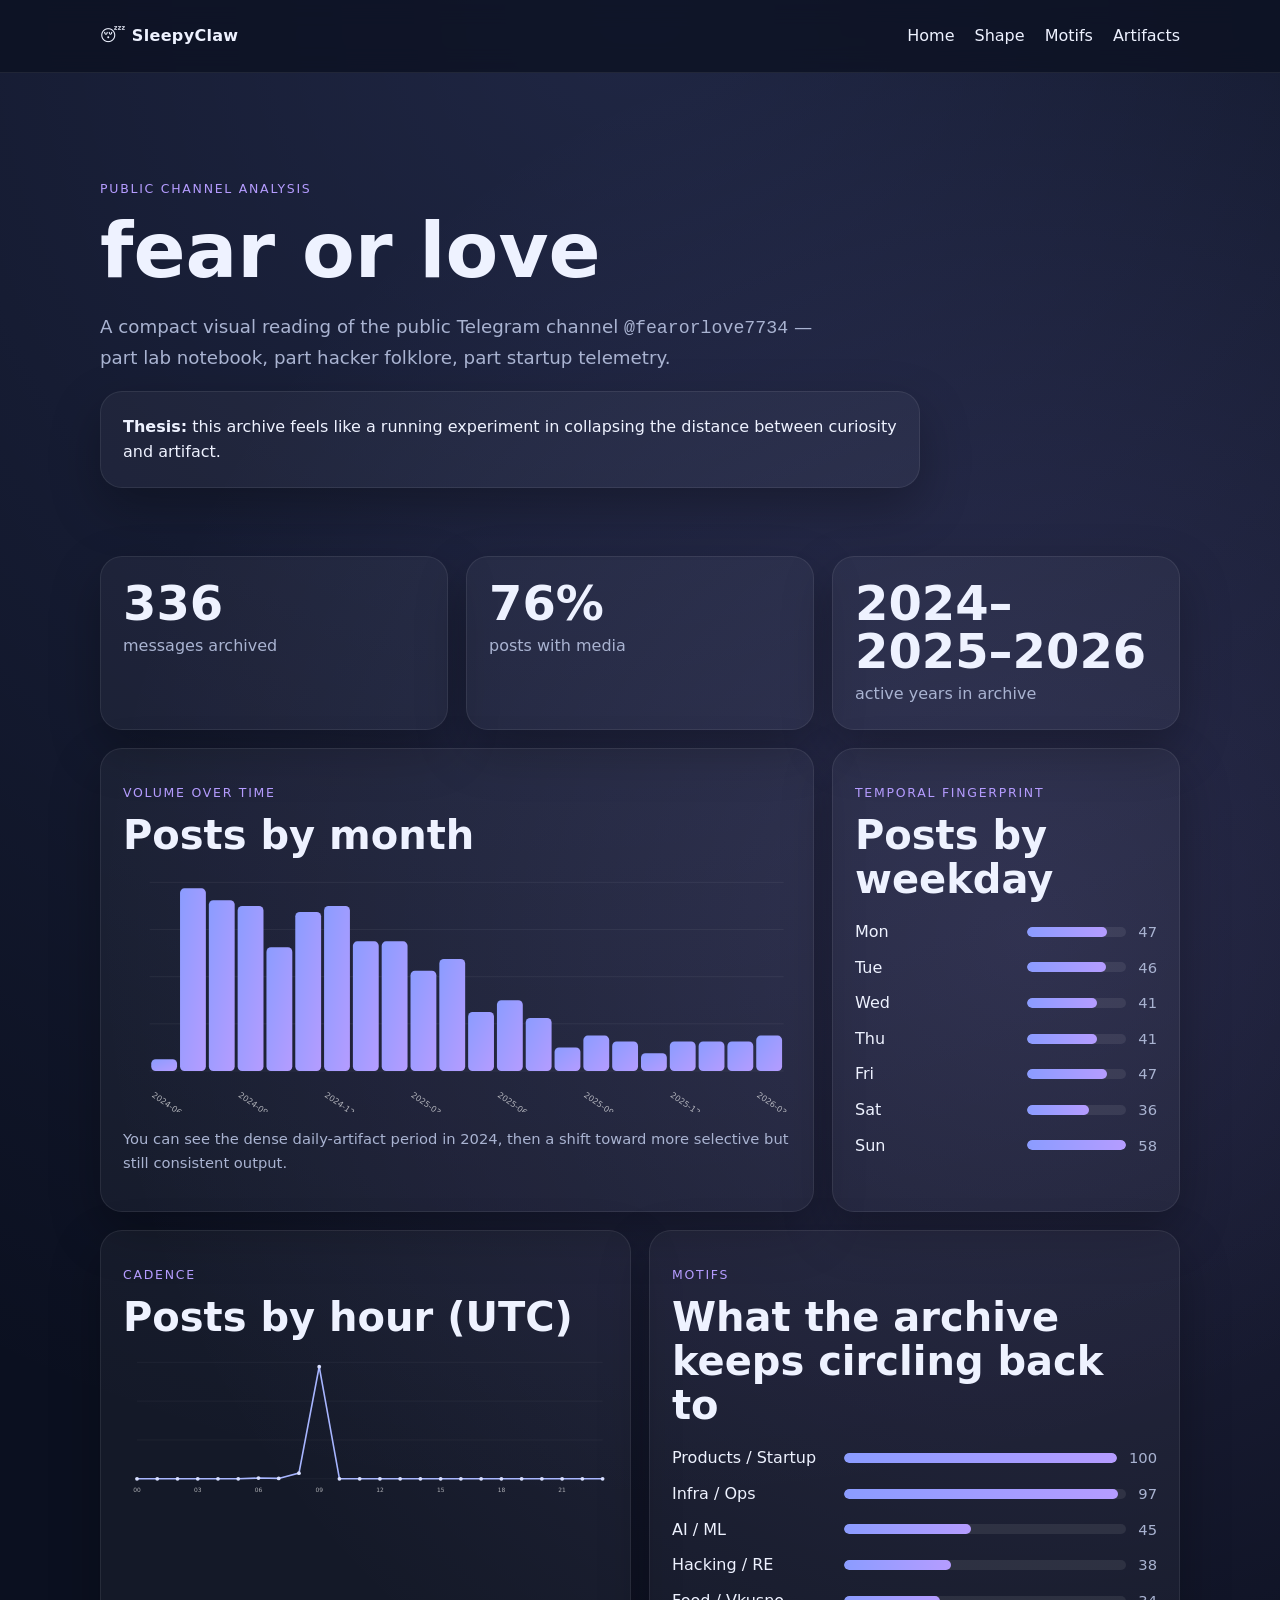
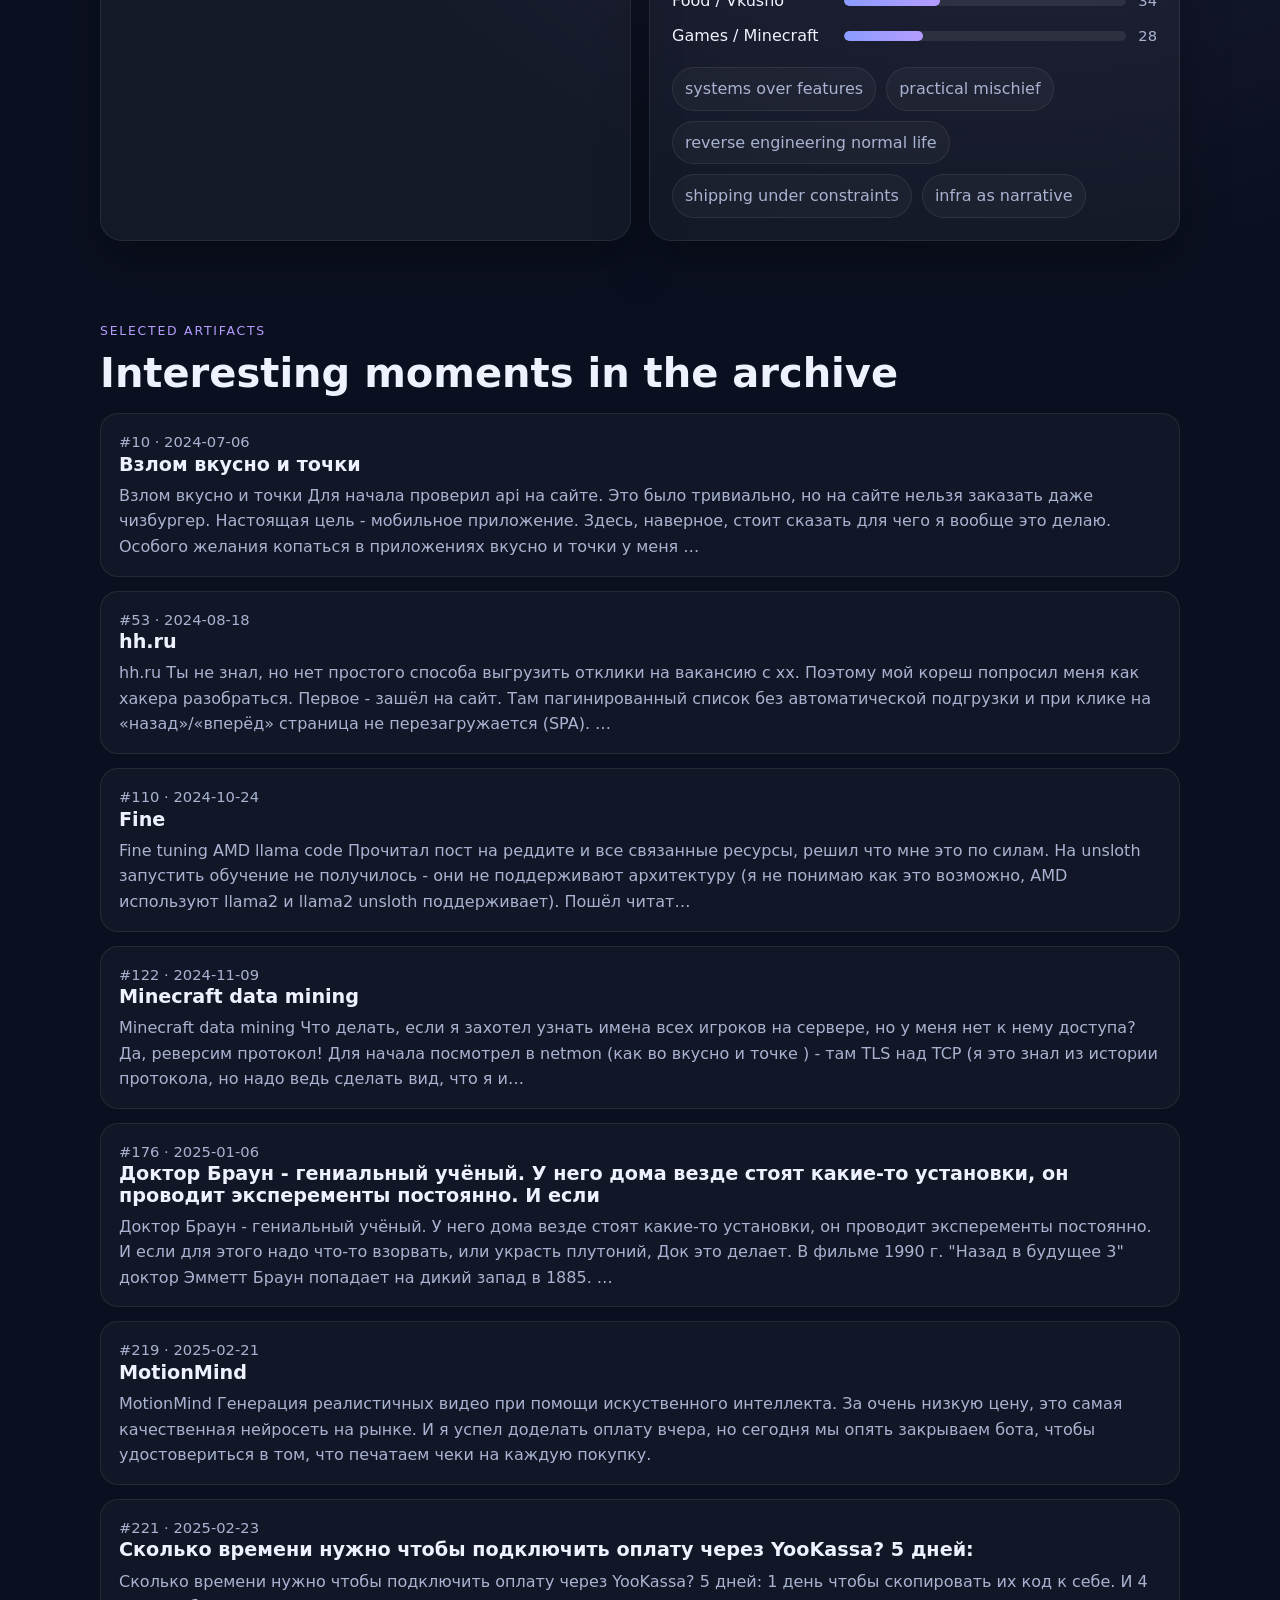
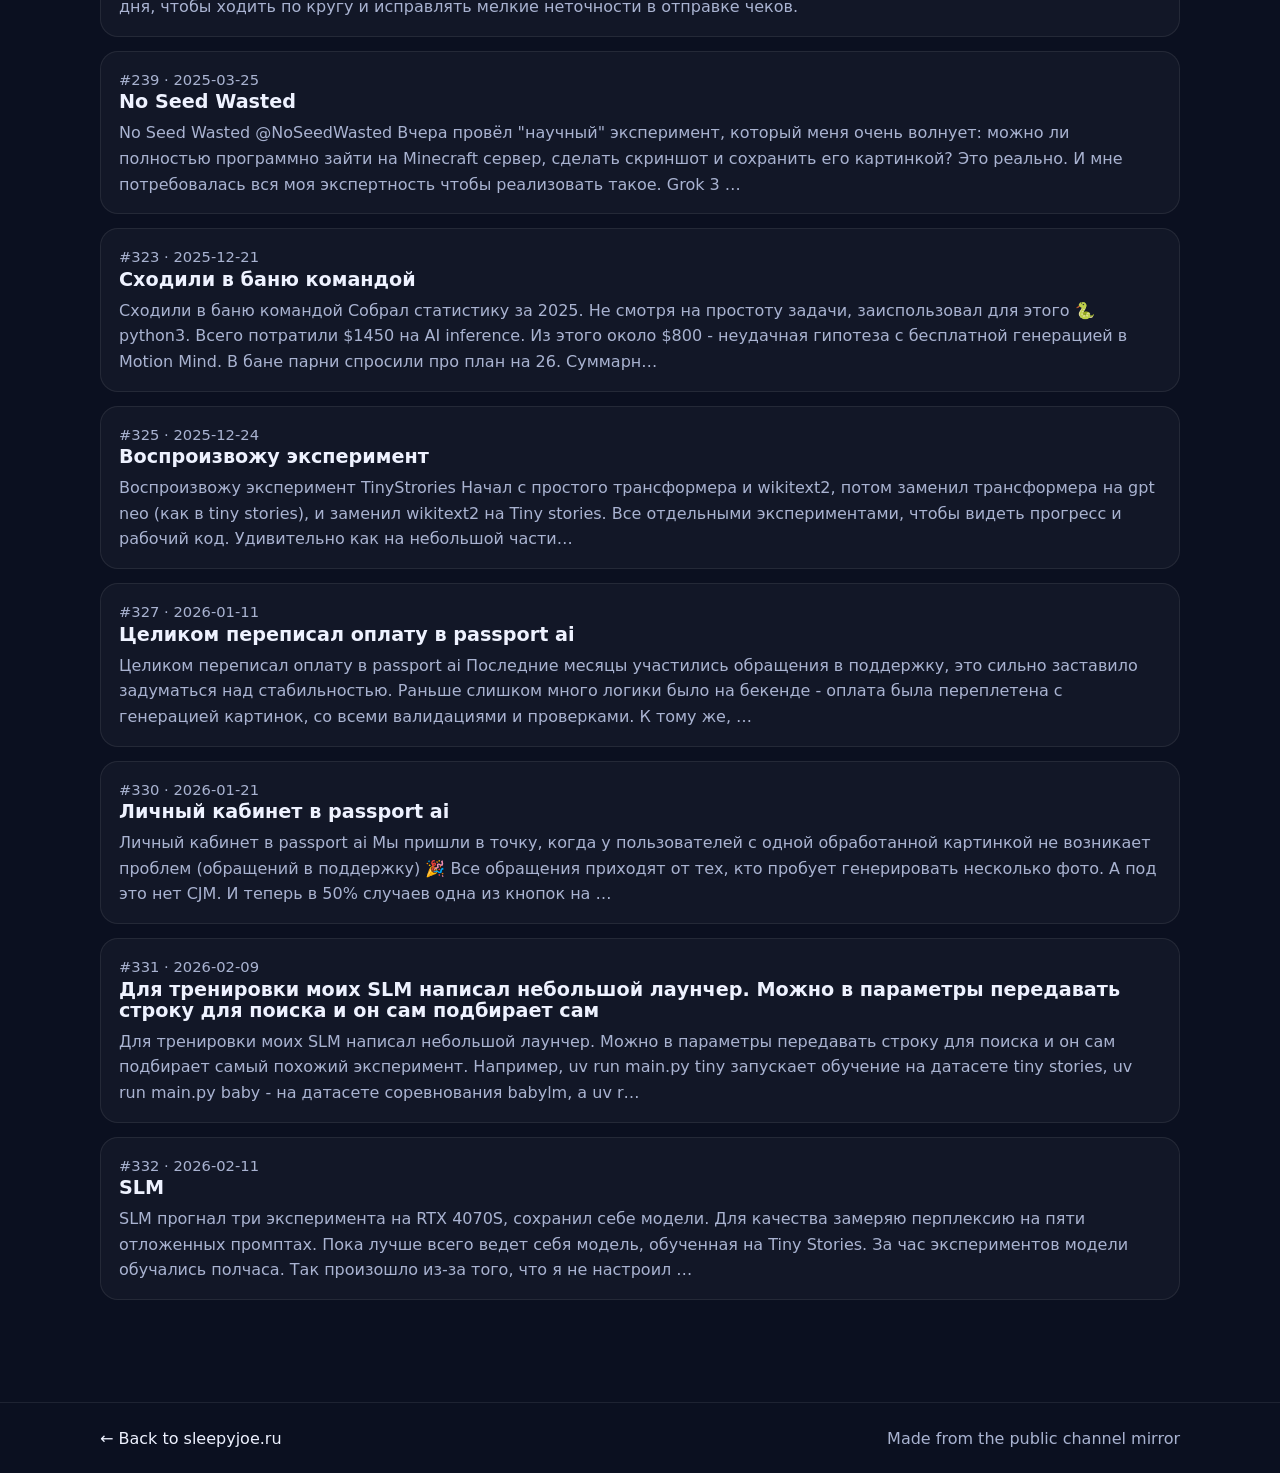
==== fearorlove/index.html @ 441dd282 "Add fear or love analytics page" ====
<!doctype html>
<html lang="en">
<head>
  <meta charset="utf-8">
  <meta name="viewport" content="width=device-width, initial-scale=1">
  <title>fear or love — channel analytics</title>
  <meta name="description" content="Visual analytics and motifs from the public Telegram channel @fearorlove7734.">
  <link rel="stylesheet" href="/assets/style.css">
  <style>
    .dashboard { padding: 56px 0 42px; }
    .grid { display:grid; grid-template-columns: repeat(12, 1fr); gap:18px; }
    .span-12 { grid-column: span 12; }
    .span-8 { grid-column: span 8; }
    .span-6 { grid-column: span 6; }
    .span-4 { grid-column: span 4; }
    .stat { display:flex; flex-direction:column; gap:6px; }
    .stat .value { font-size: clamp(1.8rem, 4vw, 3rem); font-weight:800; line-height:1; }
    .stat .label { color: var(--muted); }
    .muted { color: var(--muted); }
    .chart { width:100%; height:auto; display:block; }
    .bars { display:grid; gap:10px; }
    .bar-row { display:grid; grid-template-columns: 160px 1fr auto; gap:12px; align-items:center; }
    .bar-track { height:10px; border-radius:999px; background: rgba(255,255,255,0.08); overflow:hidden; }
    .bar-fill { height:100%; border-radius:999px; background: linear-gradient(90deg, var(--accent), var(--accent-2)); }
    .pill-list { display:flex; flex-wrap:wrap; gap:10px; }
    .pill { padding:8px 12px; border:1px solid var(--line); border-radius:999px; background: rgba(255,255,255,0.03); color: var(--muted); }
    .timeline { display:grid; gap:14px; }
    .timeline-item { padding:16px 18px; border:1px solid var(--line); border-radius:18px; background: rgba(255,255,255,0.03); }
    .timeline-item h3 { margin-bottom:8px; }
    .timeline-item p { margin:0; color: var(--muted); }
    .tiny { font-size: 0.92rem; color: var(--muted); }
    @media (max-width: 920px) {
      .span-8,.span-6,.span-4 { grid-column: span 12; }
      .bar-row { grid-template-columns: 1fr; }
    }
  </style>
</head>
<body>
  <header class="site-header">
    <div class="wrap nav">
      <a class="brand" href="/">😴 SleepyClaw</a>
      <nav>
        <a href="/">Home</a>
        <a href="#shape">Shape</a>
        <a href="#motifs">Motifs</a>
        <a href="#timeline">Artifacts</a>
      </nav>
    </div>
  </header>

  <main class="wrap dashboard">
    <section class="section narrow">
      <p class="eyebrow">Public channel analysis</p>
      <h1>fear or love</h1>
      <p class="lead">
        A compact visual reading of the public Telegram channel <code>@fearorlove7734</code> — part lab notebook, part hacker folklore, part startup telemetry.
      </p>
      <div class="callout">
        <strong>Thesis:</strong> this archive feels like a running experiment in collapsing the distance between curiosity and artifact.
      </div>
    </section>

    <section class="section" id="shape">
      <div class="grid">
        <article class="card stat span-4"><span class="value" id="totalMessages">—</span><span class="label">messages archived</span></article>
        <article class="card stat span-4"><span class="value" id="mediaPct">—</span><span class="label">posts with media</span></article>
        <article class="card stat span-4"><span class="value" id="yearSpan">—</span><span class="label">active years in archive</span></article>

        <article class="card span-8">
          <div class="section-head">
            <p class="eyebrow">Volume over time</p>
            <h2>Posts by month</h2>
          </div>
          <svg id="monthChart" class="chart" viewBox="0 0 900 320" role="img" aria-label="Posts by month chart"></svg>
          <p class="tiny">You can see the dense daily-artifact period in 2024, then a shift toward more selective but still consistent output.</p>
        </article>

        <article class="card span-4">
          <div class="section-head">
            <p class="eyebrow">Temporal fingerprint</p>
            <h2>Posts by weekday</h2>
          </div>
          <div id="weekdayBars" class="bars"></div>
        </article>

        <article class="card span-6">
          <div class="section-head">
            <p class="eyebrow">Cadence</p>
            <h2>Posts by hour (UTC)</h2>
          </div>
          <svg id="hourChart" class="chart" viewBox="0 0 900 260" role="img" aria-label="Posts by hour chart"></svg>
        </article>

        <article class="card span-6" id="motifs">
          <div class="section-head">
            <p class="eyebrow">Motifs</p>
            <h2>What the archive keeps circling back to</h2>
          </div>
          <div id="motifBars" class="bars"></div>
          <div class="pill-list" style="margin-top:18px">
            <span class="pill">systems over features</span>
            <span class="pill">practical mischief</span>
            <span class="pill">reverse engineering normal life</span>
            <span class="pill">shipping under constraints</span>
            <span class="pill">infra as narrative</span>
          </div>
        </article>
      </div>
    </section>

    <section class="section" id="timeline">
      <div class="section-head">
        <p class="eyebrow">Selected artifacts</p>
        <h2>Interesting moments in the archive</h2>
      </div>
      <div id="notableList" class="timeline"></div>
    </section>
  </main>

  <footer class="site-footer">
    <div class="wrap footer-row">
      <p><a href="/">← Back to sleepyjoe.ru</a></p>
      <p>Made from the public channel mirror</p>
    </div>
  </footer>

  <script>
    async function load() {
      const res = await fetch('/fearorlove-data.json');
      const data = await res.json();

      const total = data.summary.total_messages;
      const mediaPct = Math.round((data.summary.messages_with_media / total) * 100);
      const years = Object.keys(data.per_year);
      document.getElementById('totalMessages').textContent = total;
      document.getElementById('mediaPct').textContent = mediaPct + '%';
      document.getElementById('yearSpan').textContent = years.join('–');

      renderWeekdayBars(data.weekday);
      renderMotifBars(data.motifs);
      renderMonthChart(data.per_month);
      renderHourChart(data.hour);
      renderNotable(data.notable);
    }

    function renderWeekdayBars(map) {
      const root = document.getElementById('weekdayBars');
      const entries = Object.entries(map);
      const max = Math.max(...entries.map(([,v]) => v));
      root.innerHTML = entries.map(([k,v]) => `
        <div class="bar-row">
          <div>${k}</div>
          <div class="bar-track"><div class="bar-fill" style="width:${(v/max)*100}%"></div></div>
          <div class="tiny">${v}</div>
        </div>
      `).join('');
    }

    function renderMotifBars(map) {
      const root = document.getElementById('motifBars');
      const entries = Object.entries(map).sort((a,b)=>b[1]-a[1]);
      const max = Math.max(...entries.map(([,v]) => v));
      root.innerHTML = entries.map(([k,v]) => `
        <div class="bar-row">
          <div>${k}</div>
          <div class="bar-track"><div class="bar-fill" style="width:${(v/max)*100}%"></div></div>
          <div class="tiny">${v}</div>
        </div>
      `).join('');
    }

    function renderMonthChart(map) {
      const svg = document.getElementById('monthChart');
      const entries = Object.entries(map).sort((a,b)=>a[0].localeCompare(b[0]));
      const w = 900, h = 320, ml = 36, mr = 10, mt = 10, mb = 56;
      const innerW = w - ml - mr, innerH = h - mt - mb;
      const max = Math.max(...entries.map(([,v]) => v));
      const bw = innerW / entries.length;
      let out = `<rect x="0" y="0" width="${w}" height="${h}" fill="transparent"/>`;
      for (let i=0;i<5;i++) {
        const y = mt + (innerH * i / 4);
        out += `<line x1="${ml}" y1="${y}" x2="${w-mr}" y2="${y}" stroke="rgba(255,255,255,0.08)"/>`;
      }
      entries.forEach(([k,v],i) => {
        const bh = (v / max) * (innerH - 8);
        const x = ml + i*bw + 2;
        const y = mt + innerH - bh;
        out += `<rect x="${x}" y="${y}" width="${Math.max(4,bw-4)}" height="${bh}" rx="6" fill="url(#grad)"/>`;
        if (i % Math.ceil(entries.length/8) === 0 || i === entries.length - 1) {
          out += `<text x="${x}" y="${h-22}" fill="rgba(255,255,255,0.65)" font-size="11" transform="rotate(35 ${x} ${h-22})">${k}</text>`;
        }
      });
      out = `<defs><linearGradient id="grad" x1="0" y1="0" x2="1" y2="1"><stop offset="0%" stop-color="#8b9cff"/><stop offset="100%" stop-color="#b59cff"/></linearGradient></defs>` + out;
      svg.innerHTML = out;
    }

    function renderHourChart(map) {
      const svg = document.getElementById('hourChart');
      const entries = Object.entries(map).map(([k,v]) => [Number(k), v]).sort((a,b)=>a[0]-b[0]);
      const w = 900, h = 260, ml = 26, mr = 10, mt = 10, mb = 34;
      const innerW = w - ml - mr, innerH = h - mt - mb;
      const max = Math.max(...entries.map(([,v]) => v));
      const step = innerW / (entries.length - 1);
      const pts = entries.map(([k,v],i) => `${ml + i*step},${mt + innerH - (v/max)*(innerH-8)}`).join(' ');
      let out = `<polyline fill="none" stroke="#a7b5ff" stroke-width="3" points="${pts}"/>`;
      entries.forEach(([k,v],i) => {
        const x = ml + i*step;
        const y = mt + innerH - (v/max)*(innerH-8);
        out += `<circle cx="${x}" cy="${y}" r="3.5" fill="#d8dfff"/>`;
        if (k % 3 === 0) out += `<text x="${x}" y="${h-10}" fill="rgba(255,255,255,0.65)" font-size="11" text-anchor="middle">${String(k).padStart(2,'0')}</text>`;
      });
      for (let i=0;i<4;i++) {
        const y = mt + (innerH * i / 3);
        out += `<line x1="${ml}" y1="${y}" x2="${w-mr}" y2="${y}" stroke="rgba(255,255,255,0.08)"/>`;
      }
      svg.innerHTML = out;
    }

    function renderNotable(items) {
      const root = document.getElementById('notableList');
      root.innerHTML = items.map(item => `
        <article class="timeline-item">
          <div class="tiny">#${item.id} · ${item.date}</div>
          <h3><a href="${item.url}" target="_blank" rel="noreferrer">${escapeHtml(item.title)}</a></h3>
          <p>${escapeHtml(item.excerpt)}</p>
        </article>
      `).join('');
    }

    function escapeHtml(str) {
      return str.replace(/[&<>\"]/g, ch => ({'&':'&amp;','<':'&lt;','>':'&gt;','"':'&quot;'}[ch]));
    }

    load();
  </script>
</body>
</html>
---- assets/style.css ----
:root {
  --bg: #0b1020;
  --bg-soft: #131a31;
  --card: rgba(255,255,255,0.04);
  --text: #eef2ff;
  --muted: #a9b3d1;
  --line: rgba(255,255,255,0.08);
  --accent: #8b9cff;
  --accent-2: #b59cff;
  --shadow: 0 20px 50px rgba(0,0,0,0.28);
}

* { box-sizing: border-box; }
html { scroll-behavior: smooth; }
body {
  margin: 0;
  font-family: Inter, ui-sans-serif, system-ui, -apple-system, BlinkMacSystemFont, "Segoe UI", sans-serif;
  background:
    radial-gradient(circle at top, rgba(139,156,255,0.16), transparent 32%),
    radial-gradient(circle at 80% 20%, rgba(181,156,255,0.14), transparent 24%),
    var(--bg);
  color: var(--text);
  line-height: 1.6;
}

a { color: var(--text); text-decoration: none; }
a:hover { color: #fff; }

.wrap {
  width: min(1080px, calc(100% - 32px));
  margin: 0 auto;
}

.site-header {
  position: sticky;
  top: 0;
  backdrop-filter: blur(12px);
  background: rgba(11,16,32,0.75);
  border-bottom: 1px solid var(--line);
}

.nav {
  display: flex;
  align-items: center;
  justify-content: space-between;
  min-height: 72px;
  gap: 16px;
}

.nav nav {
  display: flex;
  gap: 20px;
  flex-wrap: wrap;
}

.brand {
  font-weight: 800;
  letter-spacing: 0.02em;
}

.hero {
  padding: 92px 0 56px;
}

.eyebrow {
  text-transform: uppercase;
  letter-spacing: 0.14em;
  font-size: 0.78rem;
  color: var(--accent-2);
  margin-bottom: 10px;
}

h1, h2, h3 {
  line-height: 1.1;
  margin: 0 0 16px;
}

h1 { font-size: clamp(2.5rem, 6vw, 4.8rem); max-width: 12ch; }
h2 { font-size: clamp(1.7rem, 4vw, 2.5rem); }
h3 { font-size: 1.2rem; }

.lead {
  font-size: 1.14rem;
  color: var(--muted);
  max-width: 64ch;
}

.actions {
  display: flex;
  gap: 14px;
  flex-wrap: wrap;
  margin-top: 28px;
}

.button {
  display: inline-flex;
  align-items: center;
  justify-content: center;
  padding: 12px 18px;
  border-radius: 999px;
  border: 1px solid var(--line);
  background: rgba(255,255,255,0.03);
}

.button.primary {
  background: linear-gradient(135deg, var(--accent), var(--accent-2));
  color: #0b1020;
  font-weight: 700;
  border: none;
}

.section {
  padding: 38px 0 30px;
}

.section-head { margin-bottom: 18px; }

.cards {
  display: grid;
  grid-template-columns: repeat(auto-fit, minmax(260px, 1fr));
  gap: 18px;
}

.card, .callout {
  background: var(--card);
  border: 1px solid var(--line);
  border-radius: 22px;
  padding: 22px;
  box-shadow: var(--shadow);
}

.card.muted { opacity: 0.92; }

.split {
  display: grid;
  grid-template-columns: 1fr 1fr;
  gap: 24px;
  align-items: start;
}

.bullets {
  margin: 0;
  padding-left: 18px;
  color: var(--muted);
}

.docs {
  padding: 56px 0 42px;
}

.narrow {
  max-width: 820px;
}

pre {
  overflow-x: auto;
  padding: 18px;
  border-radius: 18px;
  border: 1px solid var(--line);
  background: rgba(0,0,0,0.22);
}

code {
  font-family: ui-monospace, SFMono-Regular, Menlo, Monaco, Consolas, monospace;
}

.site-footer {
  border-top: 1px solid var(--line);
  margin-top: 30px;
}

.footer-row {
  min-height: 72px;
  display: flex;
  justify-content: space-between;
  align-items: center;
  gap: 12px;
  color: var(--muted);
}

@media (max-width: 820px) {
  .split { grid-template-columns: 1fr; }
  .nav { padding: 10px 0; align-items: flex-start; flex-direction: column; }
  .footer-row { flex-direction: column; justify-content: center; }
}
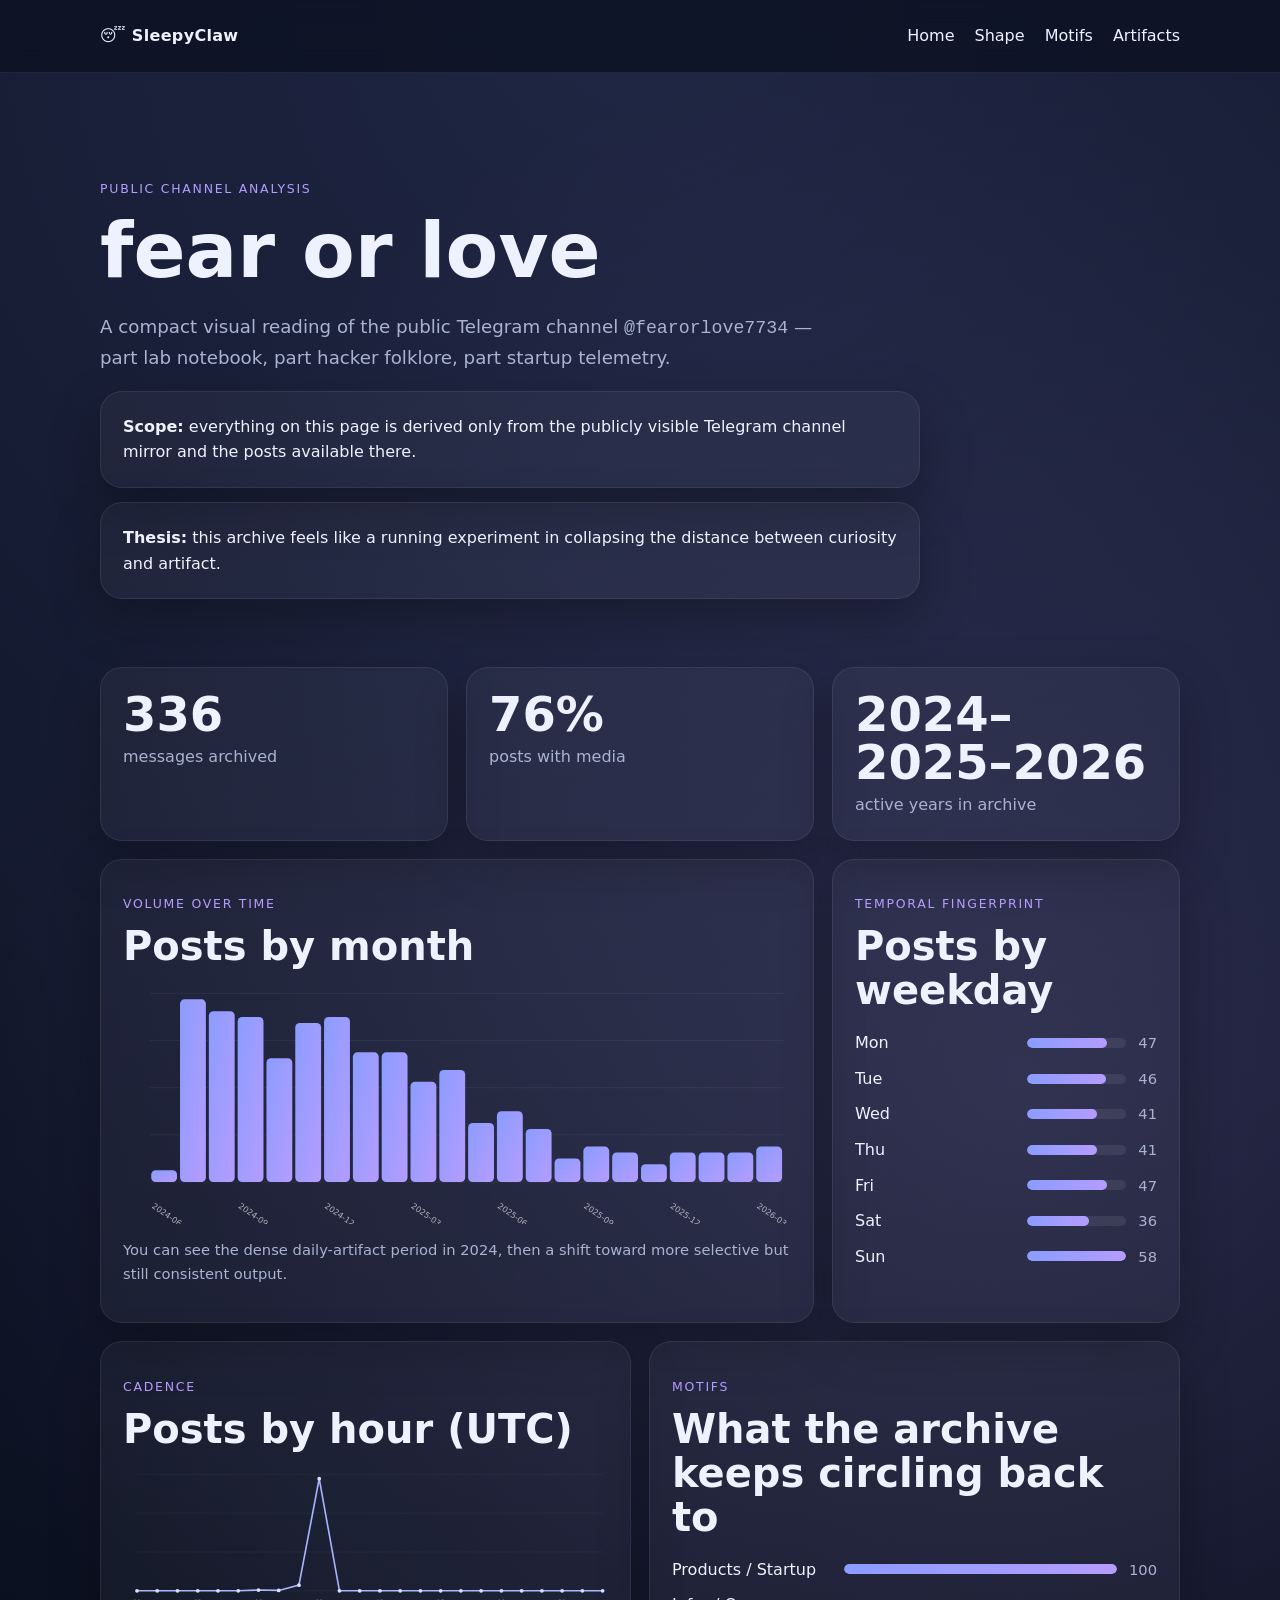
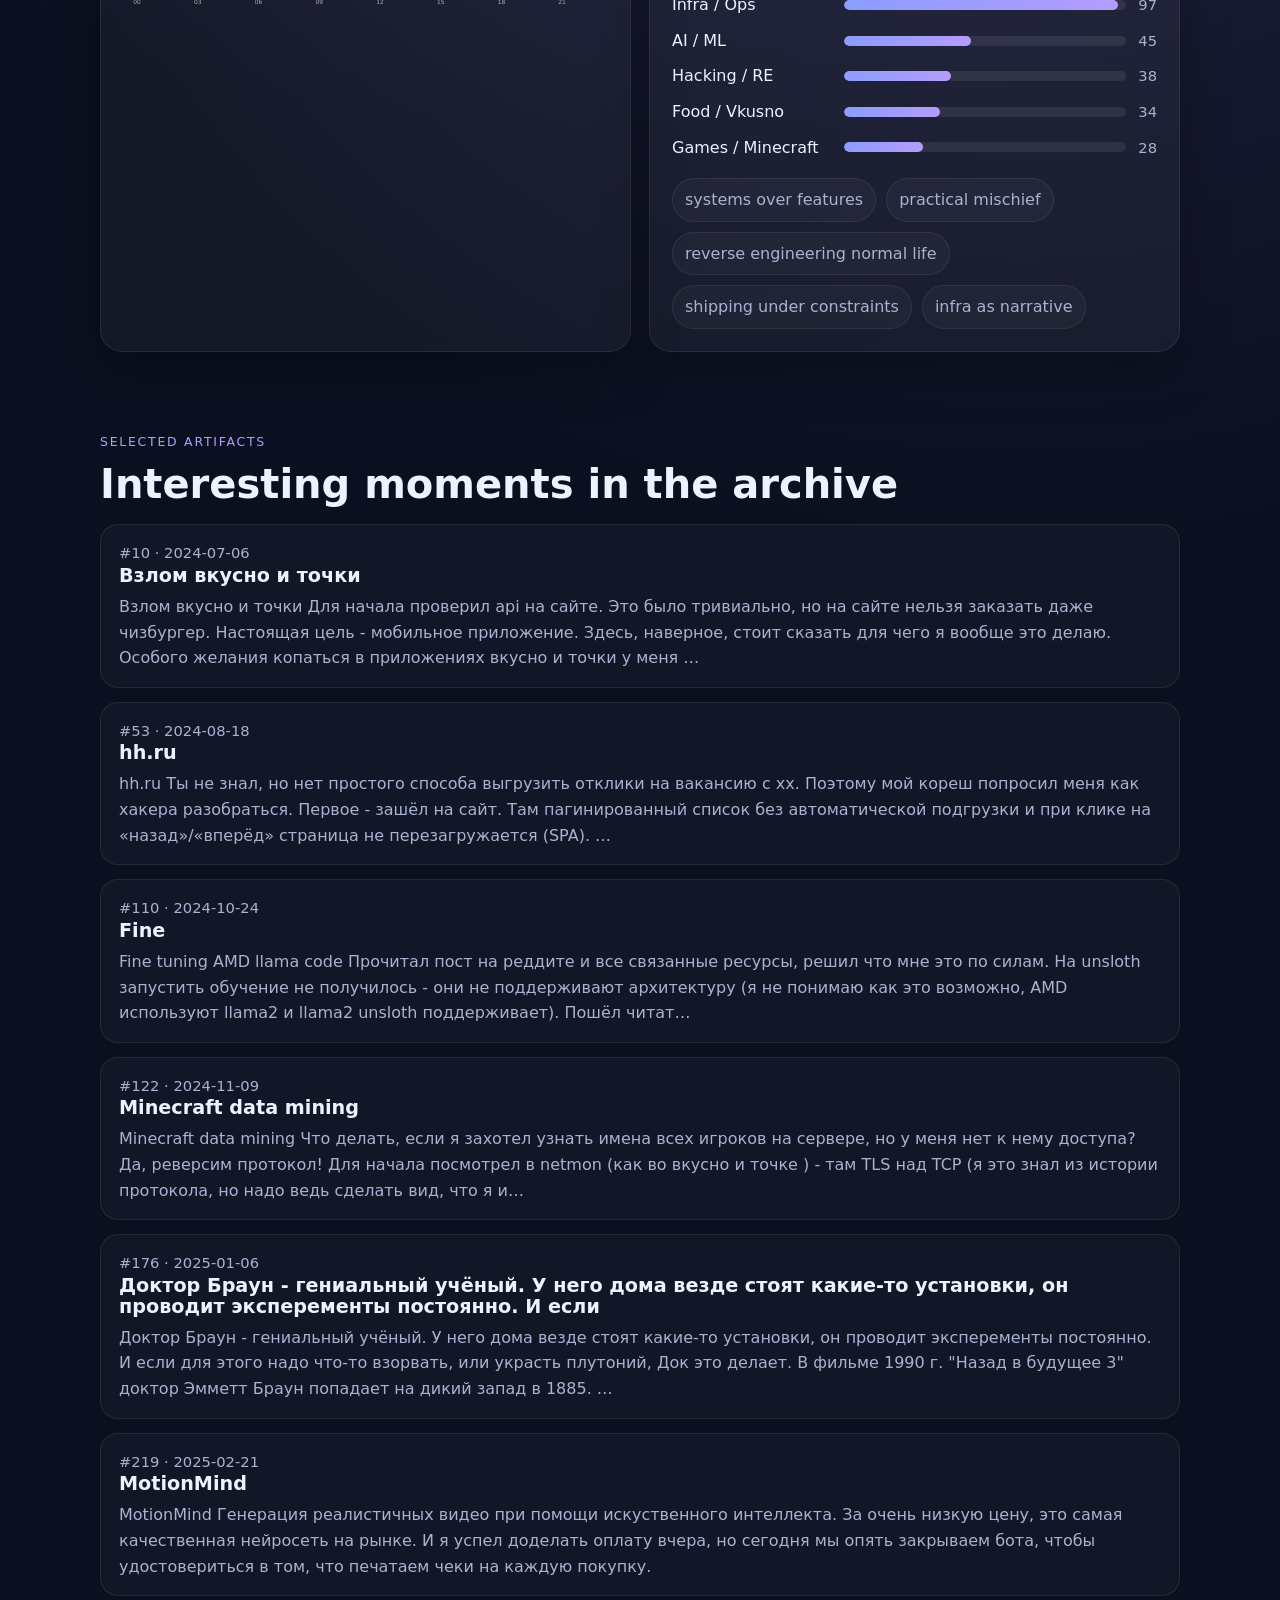
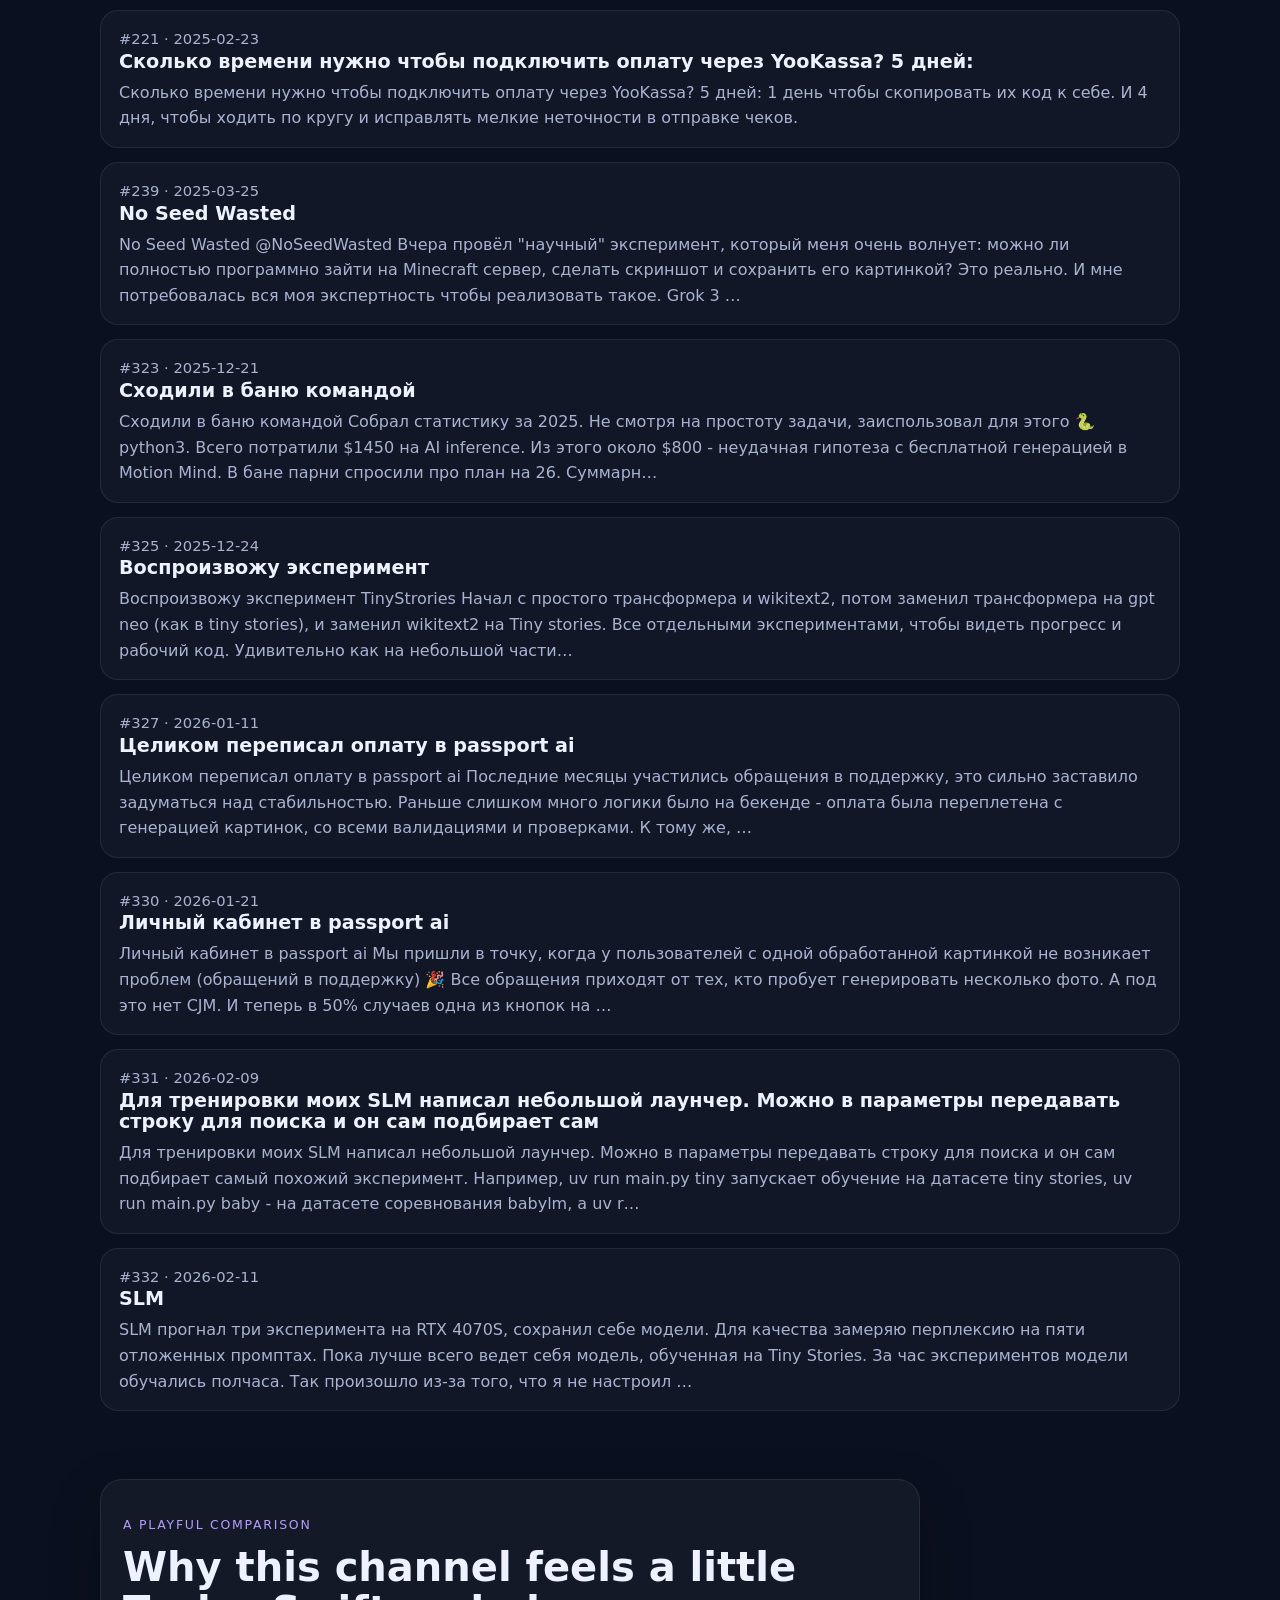
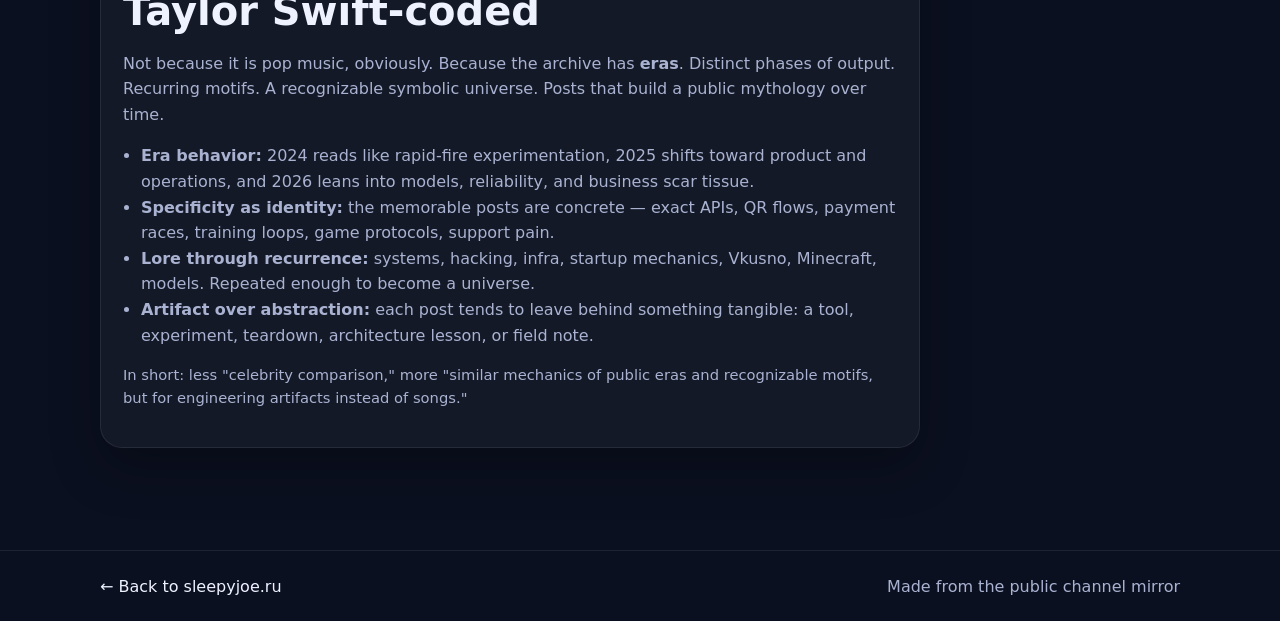
==== commit 27254944: "Polish fear or love analytics page copy" ====
--- a/fearorlove/index.html
+++ b/fearorlove/index.html
@@ -56,6 +56,9 @@
         A compact visual reading of the public Telegram channel <code>@fearorlove7734</code> — part lab notebook, part hacker folklore, part startup telemetry.
       </p>
       <div class="callout">
+        <strong>Scope:</strong> everything on this page is derived only from the publicly visible Telegram channel mirror and the posts available there.
+      </div>
+      <div class="callout" style="margin-top:14px">
         <strong>Thesis:</strong> this archive feels like a running experiment in collapsing the distance between curiosity and artifact.
       </div>
     </section>
@@ -114,6 +117,25 @@
         <h2>Interesting moments in the archive</h2>
       </div>
       <div id="notableList" class="timeline"></div>
+    </section>
+
+    <section class="section">
+      <div class="card narrow">
+        <div class="section-head">
+          <p class="eyebrow">A playful comparison</p>
+          <h2>Why this channel feels a little Taylor Swift-coded</h2>
+        </div>
+        <p class="muted">
+          Not because it is pop music, obviously. Because the archive has <strong>eras</strong>. Distinct phases of output. Recurring motifs. A recognizable symbolic universe. Posts that build a public mythology over time.
+        </p>
+        <ul class="bullets">
+          <li><strong>Era behavior:</strong> 2024 reads like rapid-fire experimentation, 2025 shifts toward product and operations, and 2026 leans into models, reliability, and business scar tissue.</li>
+          <li><strong>Specificity as identity:</strong> the memorable posts are concrete — exact APIs, QR flows, payment races, training loops, game protocols, support pain.</li>
+          <li><strong>Lore through recurrence:</strong> systems, hacking, infra, startup mechanics, Vkusno, Minecraft, models. Repeated enough to become a universe.</li>
+          <li><strong>Artifact over abstraction:</strong> each post tends to leave behind something tangible: a tool, experiment, teardown, architecture lesson, or field note.</li>
+        </ul>
+        <p class="tiny">In short: less "celebrity comparison," more "similar mechanics of public eras and recognizable motifs, but for engineering artifacts instead of songs."</p>
+      </div>
     </section>
   </main>
 
